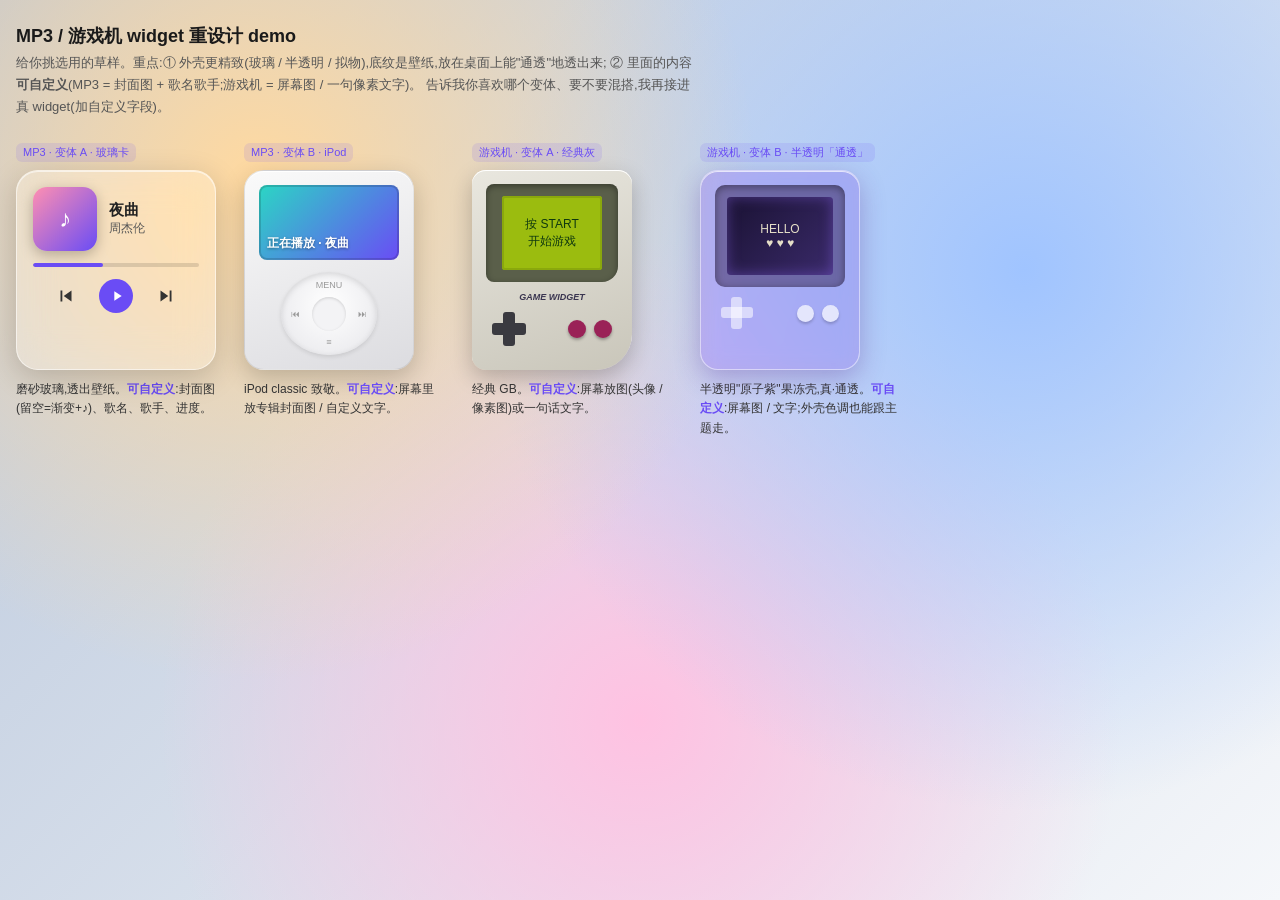
==== docs/widget-redesign-demo.html @ b80ff780 "docs: 加 widget 重设计 + 推特视觉 demo(待你选型再落地) 回应反馈,出 HTML 视觉草样给用户挑: - docs/widget-redesign-demo.html:MP3(玻" ====
<!doctype html>
<html lang="zh-CN">
<head>
<meta charset="utf-8">
<meta name="viewport" content="width=device-width, initial-scale=1">
<title>MP3 / 游戏机 widget 重设计 demo</title>
<style>
  :root { --accent:#6a4cf5; }
  * { box-sizing: border-box; -webkit-tap-highlight-color: transparent; }
  body {
    margin:0; font-family:-apple-system,"PingFang SC","Microsoft YaHei",sans-serif;
    color:#1a1a1a;
    /* 用带图案的壁纸背景,这样半透明/玻璃外壳能透出底纹 —— 看"通透"效果 */
    background:
      radial-gradient(circle at 20% 20%, #ffd9a0 0, transparent 40%),
      radial-gradient(circle at 80% 30%, #a0c4ff 0, transparent 45%),
      radial-gradient(circle at 50% 80%, #ffc2e2 0, transparent 50%),
      linear-gradient(135deg, #b8c6db, #f5f7fa);
    min-height:100vh; padding:24px 16px 60px;
  }
  h1 { font-size:18px; margin:0 0 4px; }
  .sub { color:#555; font-size:13px; margin:0 0 24px; max-width:680px; line-height:1.7; }
  .grid { display:flex; flex-wrap:wrap; gap:28px; align-items:flex-start; }
  .item { width:200px; }
  .item > .cap { font-size:12px; color:#333; margin-top:10px; line-height:1.6; }
  .item > .cap b { color:var(--accent); }
  .tag { display:inline-block; font-size:11px; background:rgba(106,76,245,.12); color:var(--accent); padding:2px 7px; border-radius:6px; margin-bottom:8px; }

  /* ───────── MP3 变体 A:玻璃「正在播放」卡 ───────── */
  .mp3-glass {
    width:200px; height:200px; border-radius:22px; padding:16px;
    background:rgba(255,255,255,.28);
    backdrop-filter:blur(18px) saturate(1.4); -webkit-backdrop-filter:blur(18px) saturate(1.4);
    border:1px solid rgba(255,255,255,.55);
    box-shadow:0 8px 30px rgba(0,0,0,.18), inset 0 1px 0 rgba(255,255,255,.6);
    display:flex; flex-direction:column; gap:12px; color:#222;
  }
  .mp3-glass .top { display:flex; gap:12px; align-items:center; }
  .mp3-glass .cover {
    width:64px; height:64px; border-radius:14px; flex:0 0 auto;
    background:linear-gradient(135deg,#ff8fb1,#6a4cf5);
    box-shadow:0 4px 14px rgba(0,0,0,.25);
    display:grid; place-items:center; color:#fff; font-size:24px;
    background-size:cover; background-position:center;
  }
  .mp3-glass .meta { min-width:0; }
  .mp3-glass .song { font-weight:700; font-size:15px; white-space:nowrap; overflow:hidden; text-overflow:ellipsis; }
  .mp3-glass .artist { font-size:12px; color:#555; white-space:nowrap; overflow:hidden; text-overflow:ellipsis; }
  .mp3-glass .bar { height:4px; border-radius:2px; background:rgba(0,0,0,.12); overflow:hidden; }
  .mp3-glass .bar > i { display:block; height:100%; width:42%; background:var(--accent); border-radius:2px; }
  .mp3-glass .ctrl { display:flex; justify-content:center; gap:22px; align-items:center; color:#333; }
  .mp3-glass .ctrl svg { width:22px; height:22px; fill:currentColor; }
  .mp3-glass .ctrl .play { width:34px; height:34px; border-radius:50%; background:var(--accent); display:grid; place-items:center; }
  .mp3-glass .ctrl .play svg { fill:#fff; width:16px; height:16px; margin-left:2px; }

  /* ───────── MP3 变体 B:iPod classic(自定义封面进屏幕)───────── */
  .ipod {
    width:170px; height:200px; border-radius:20px; padding:14px;
    background:linear-gradient(160deg,#fafafa,#dcdce0);
    border:1px solid rgba(0,0,0,.08);
    box-shadow:0 8px 24px rgba(0,0,0,.2), inset 0 1px 0 #fff;
    display:flex; flex-direction:column; align-items:center; gap:12px;
  }
  .ipod .screen {
    width:100%; height:84px; border-radius:8px; overflow:hidden;
    background:linear-gradient(135deg,#2bd6c4,#6a4cf5); position:relative;
    display:flex; align-items:flex-end; padding:8px; color:#fff;
    box-shadow:inset 0 0 0 2px rgba(0,0,0,.15);
    background-size:cover; background-position:center;
  }
  .ipod .screen .t { font-size:12px; font-weight:700; text-shadow:0 1px 3px rgba(0,0,0,.4); }
  .ipod .wheel {
    width:96px; height:96px; border-radius:50%;
    background:radial-gradient(circle at 50% 40%, #fff, #e6e6ea);
    box-shadow:inset 0 2px 6px rgba(0,0,0,.12), 0 2px 4px rgba(0,0,0,.1);
    display:grid; place-items:center; position:relative;
  }
  .ipod .wheel::after { content:""; width:34px; height:34px; border-radius:50%; background:#f3f3f5; box-shadow:inset 0 1px 3px rgba(0,0,0,.15); }
  .ipod .wheel span { position:absolute; font-size:9px; color:#999; }
  .ipod .wheel .mu{top:8px} .ipod .wheel .me{bottom:8px} .ipod .wheel .pr{left:10px} .ipod .wheel .nx{right:10px}

  /* ───────── 游戏机 变体 A:经典灰 GB(自定义屏幕)───────── */
  .gb {
    width:160px; height:200px; border-radius:14px 14px 36px 14px; padding:14px;
    background:linear-gradient(160deg,#e9e7df,#c9c6ba);
    box-shadow:0 8px 22px rgba(0,0,0,.22), inset 0 1px 0 #fff;
    display:flex; flex-direction:column; gap:10px;
  }
  .gb .screenwrap { background:#5a5f4a; border-radius:8px 8px 16px 8px; padding:12px 16px; box-shadow:inset 0 2px 6px rgba(0,0,0,.4); }
  .gb .screen {
    background:#9bbc0f; height:74px; border-radius:3px; overflow:hidden;
    display:grid; place-items:center; color:#0f380f; font-size:12px; text-align:center; padding:4px;
    box-shadow:inset 0 0 0 2px #8aa80c; background-size:cover; background-position:center;
    image-rendering:pixelated;
  }
  .gb .brand { font-size:9px; color:#3a3550; font-style:italic; font-weight:700; text-align:center; }
  .gb .pad { display:flex; justify-content:space-between; align-items:center; padding:0 6px; }
  .gb .dpad { width:34px; height:34px; position:relative; }
  .gb .dpad::before,.gb .dpad::after { content:""; position:absolute; background:#3a3a40; border-radius:3px; }
  .gb .dpad::before { width:12px; height:34px; left:11px; } .gb .dpad::after { width:34px; height:12px; top:11px; }
  .gb .ab { display:flex; gap:8px; }
  .gb .ab i { width:18px; height:18px; border-radius:50%; background:#9a2257; box-shadow:0 2px 3px rgba(0,0,0,.3); }

  /* ───────── 游戏机 变体 B:半透明 GBC「通透」───────── */
  .gbc {
    width:160px; height:200px; border-radius:18px; padding:14px;
    background:rgba(150,90,220,.30);
    backdrop-filter:blur(10px) saturate(1.5); -webkit-backdrop-filter:blur(10px) saturate(1.5);
    border:1px solid rgba(255,255,255,.5);
    box-shadow:0 8px 26px rgba(80,30,140,.3), inset 0 1px 0 rgba(255,255,255,.7);
    display:flex; flex-direction:column; gap:10px;
  }
  .gbc .screenwrap { background:rgba(40,20,70,.45); border-radius:10px; padding:12px; box-shadow:inset 0 2px 8px rgba(0,0,0,.4); }
  .gbc .screen {
    height:78px; border-radius:4px; overflow:hidden; display:grid; place-items:center;
    background:linear-gradient(135deg,#1a1233,#3a2a6a); color:#e6dfc8; font-size:12px; text-align:center; padding:6px;
    box-shadow:inset 0 0 14px rgba(150,110,255,.4); background-size:cover; background-position:center;
  }
  .gbc .pad { display:flex; justify-content:space-between; align-items:center; padding:0 6px; }
  .gbc .dpad { width:32px; height:32px; position:relative; }
  .gbc .dpad::before,.gbc .dpad::after { content:""; position:absolute; background:rgba(255,255,255,.55); border-radius:3px; }
  .gbc .dpad::before { width:11px; height:32px; left:10px; } .gbc .dpad::after { width:32px; height:11px; top:10px; }
  .gbc .ab { display:flex; gap:8px; }
  .gbc .ab i { width:17px; height:17px; border-radius:50%; background:rgba(255,255,255,.7); box-shadow:0 2px 3px rgba(0,0,0,.2); }
</style>
</head>
<body>
  <h1>MP3 / 游戏机 widget 重设计 demo</h1>
  <p class="sub">
    给你挑选用的草样。重点:① 外壳更精致(玻璃 / 半透明 / 拟物),底纹是壁纸,放在桌面上能"通透"地透出来;
    ② 里面的内容<b>可自定义</b>(MP3 = 封面图 + 歌名歌手;游戏机 = 屏幕图 / 一句像素文字)。
    告诉我你喜欢哪个变体、要不要混搭,我再接进真 widget(加自定义字段)。
  </p>

  <div class="grid">
    <!-- MP3 A -->
    <div class="item">
      <span class="tag">MP3 · 变体 A · 玻璃卡</span>
      <div class="mp3-glass">
        <div class="top">
          <div class="cover">♪</div>
          <div class="meta">
            <div class="song">夜曲</div>
            <div class="artist">周杰伦</div>
          </div>
        </div>
        <div class="bar"><i></i></div>
        <div class="ctrl">
          <svg viewBox="0 0 24 24"><path d="M6 6h2v12H6zm3.5 6l8.5 6V6z"/></svg>
          <span class="play"><svg viewBox="0 0 24 24"><path d="M8 5v14l11-7z"/></svg></span>
          <svg viewBox="0 0 24 24"><path d="M16 6h2v12h-2zM6 6l8.5 6L6 18z"/></svg>
        </div>
      </div>
      <div class="cap">磨砂玻璃,透出壁纸。<b>可自定义</b>:封面图(留空=渐变+♪)、歌名、歌手、进度。</div>
    </div>

    <!-- MP3 B -->
    <div class="item">
      <span class="tag">MP3 · 变体 B · iPod</span>
      <div class="ipod">
        <div class="screen"><span class="t">正在播放 · 夜曲</span></div>
        <div class="wheel">
          <span class="mu">MENU</span><span class="me">≡</span><span class="pr">⏮</span><span class="nx">⏭</span>
        </div>
      </div>
      <div class="cap">iPod classic 致敬。<b>可自定义</b>:屏幕里放专辑封面图 / 自定义文字。</div>
    </div>

    <!-- GB A -->
    <div class="item">
      <span class="tag">游戏机 · 变体 A · 经典灰</span>
      <div class="gb">
        <div class="screenwrap"><div class="screen">按 START<br>开始游戏</div></div>
        <div class="brand">GAME WIDGET</div>
        <div class="pad">
          <div class="dpad"></div>
          <div class="ab"><i></i><i></i></div>
        </div>
      </div>
      <div class="cap">经典 GB。<b>可自定义</b>:屏幕放图(头像 / 像素图)或一句话文字。</div>
    </div>

    <!-- GB B -->
    <div class="item">
      <span class="tag">游戏机 · 变体 B · 半透明「通透」</span>
      <div class="gbc">
        <div class="screenwrap"><div class="screen">HELLO<br>♥ ♥ ♥</div></div>
        <div class="pad">
          <div class="dpad"></div>
          <div class="ab"><i></i><i></i></div>
        </div>
      </div>
      <div class="cap">半透明"原子紫"果冻壳,真·通透。<b>可自定义</b>:屏幕图 / 文字;外壳色调也能跟主题走。</div>
    </div>
  </div>
</body>
</html>
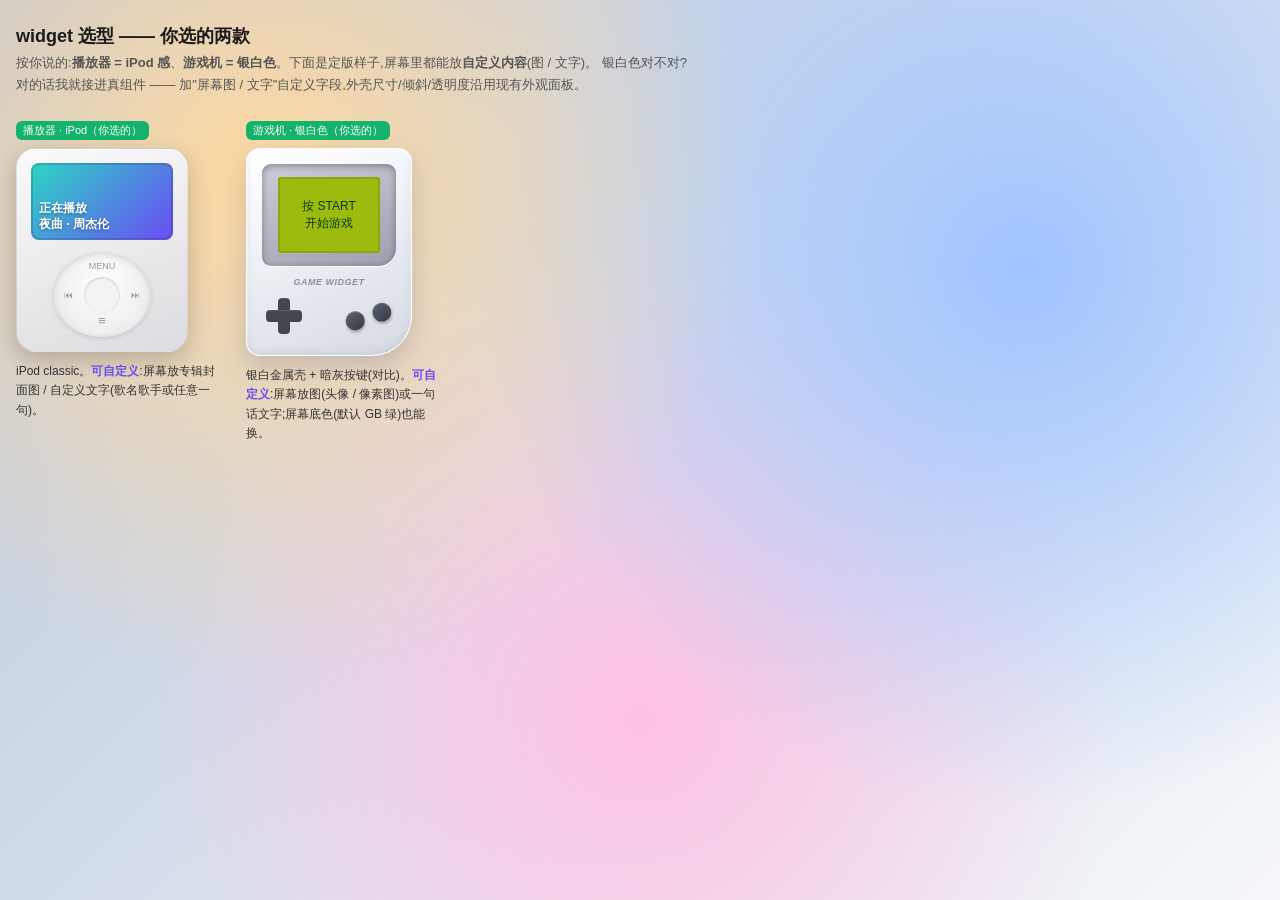
==== commit eebb2ee7: "docs: widget demo 收敛到选型 — iPod 播放器 + 银白游戏机 按反馈定版:播放器=iPod classic(屏幕可放封面图/文字),游戏机=银白金属壳 + 暗灰按键(屏幕可放图" ====
--- a/docs/widget-redesign-demo.html
+++ b/docs/widget-redesign-demo.html
@@ -3,14 +3,13 @@
 <head>
 <meta charset="utf-8">
 <meta name="viewport" content="width=device-width, initial-scale=1">
-<title>MP3 / 游戏机 widget 重设计 demo</title>
+<title>widget 选型 — iPod 播放器 + 银白游戏机</title>
 <style>
   :root { --accent:#6a4cf5; }
   * { box-sizing: border-box; -webkit-tap-highlight-color: transparent; }
   body {
     margin:0; font-family:-apple-system,"PingFang SC","Microsoft YaHei",sans-serif;
     color:#1a1a1a;
-    /* 用带图案的壁纸背景,这样半透明/玻璃外壳能透出底纹 —— 看"通透"效果 */
     background:
       radial-gradient(circle at 20% 20%, #ffd9a0 0, transparent 40%),
       radial-gradient(circle at 80% 30%, #a0c4ff 0, transparent 45%),
@@ -20,156 +19,90 @@
   }
   h1 { font-size:18px; margin:0 0 4px; }
   .sub { color:#555; font-size:13px; margin:0 0 24px; max-width:680px; line-height:1.7; }
-  .grid { display:flex; flex-wrap:wrap; gap:28px; align-items:flex-start; }
+  .grid { display:flex; flex-wrap:wrap; gap:30px; align-items:flex-start; }
   .item { width:200px; }
   .item > .cap { font-size:12px; color:#333; margin-top:10px; line-height:1.6; }
   .item > .cap b { color:var(--accent); }
   .tag { display:inline-block; font-size:11px; background:rgba(106,76,245,.12); color:var(--accent); padding:2px 7px; border-radius:6px; margin-bottom:8px; }
+  .pick { background:#13b36b; color:#fff; }
 
-  /* ───────── MP3 变体 A:玻璃「正在播放」卡 ───────── */
-  .mp3-glass {
-    width:200px; height:200px; border-radius:22px; padding:16px;
-    background:rgba(255,255,255,.28);
-    backdrop-filter:blur(18px) saturate(1.4); -webkit-backdrop-filter:blur(18px) saturate(1.4);
-    border:1px solid rgba(255,255,255,.55);
-    box-shadow:0 8px 30px rgba(0,0,0,.18), inset 0 1px 0 rgba(255,255,255,.6);
-    display:flex; flex-direction:column; gap:12px; color:#222;
-  }
-  .mp3-glass .top { display:flex; gap:12px; align-items:center; }
-  .mp3-glass .cover {
-    width:64px; height:64px; border-radius:14px; flex:0 0 auto;
-    background:linear-gradient(135deg,#ff8fb1,#6a4cf5);
-    box-shadow:0 4px 14px rgba(0,0,0,.25);
-    display:grid; place-items:center; color:#fff; font-size:24px;
-    background-size:cover; background-position:center;
-  }
-  .mp3-glass .meta { min-width:0; }
-  .mp3-glass .song { font-weight:700; font-size:15px; white-space:nowrap; overflow:hidden; text-overflow:ellipsis; }
-  .mp3-glass .artist { font-size:12px; color:#555; white-space:nowrap; overflow:hidden; text-overflow:ellipsis; }
-  .mp3-glass .bar { height:4px; border-radius:2px; background:rgba(0,0,0,.12); overflow:hidden; }
-  .mp3-glass .bar > i { display:block; height:100%; width:42%; background:var(--accent); border-radius:2px; }
-  .mp3-glass .ctrl { display:flex; justify-content:center; gap:22px; align-items:center; color:#333; }
-  .mp3-glass .ctrl svg { width:22px; height:22px; fill:currentColor; }
-  .mp3-glass .ctrl .play { width:34px; height:34px; border-radius:50%; background:var(--accent); display:grid; place-items:center; }
-  .mp3-glass .ctrl .play svg { fill:#fff; width:16px; height:16px; margin-left:2px; }
-
-  /* ───────── MP3 变体 B:iPod classic(自定义封面进屏幕)───────── */
+  /* ───────── MP3:iPod classic（自定义封面进屏幕）───────── */
   .ipod {
-    width:170px; height:200px; border-radius:20px; padding:14px;
+    width:172px; height:204px; border-radius:20px; padding:14px;
     background:linear-gradient(160deg,#fafafa,#dcdce0);
     border:1px solid rgba(0,0,0,.08);
     box-shadow:0 8px 24px rgba(0,0,0,.2), inset 0 1px 0 #fff;
     display:flex; flex-direction:column; align-items:center; gap:12px;
   }
   .ipod .screen {
-    width:100%; height:84px; border-radius:8px; overflow:hidden;
+    width:100%; height:86px; border-radius:8px; overflow:hidden;
     background:linear-gradient(135deg,#2bd6c4,#6a4cf5); position:relative;
     display:flex; align-items:flex-end; padding:8px; color:#fff;
     box-shadow:inset 0 0 0 2px rgba(0,0,0,.15);
     background-size:cover; background-position:center;
   }
-  .ipod .screen .t { font-size:12px; font-weight:700; text-shadow:0 1px 3px rgba(0,0,0,.4); }
+  .ipod .screen .t { font-size:12px; font-weight:700; text-shadow:0 1px 3px rgba(0,0,0,.4); line-height:1.35; }
   .ipod .wheel {
-    width:96px; height:96px; border-radius:50%;
+    width:98px; height:98px; border-radius:50%;
     background:radial-gradient(circle at 50% 40%, #fff, #e6e6ea);
     box-shadow:inset 0 2px 6px rgba(0,0,0,.12), 0 2px 4px rgba(0,0,0,.1);
     display:grid; place-items:center; position:relative;
   }
-  .ipod .wheel::after { content:""; width:34px; height:34px; border-radius:50%; background:#f3f3f5; box-shadow:inset 0 1px 3px rgba(0,0,0,.15); }
+  .ipod .wheel::after { content:""; width:36px; height:36px; border-radius:50%; background:#f3f3f5; box-shadow:inset 0 1px 3px rgba(0,0,0,.15); }
   .ipod .wheel span { position:absolute; font-size:9px; color:#999; }
-  .ipod .wheel .mu{top:8px} .ipod .wheel .me{bottom:8px} .ipod .wheel .pr{left:10px} .ipod .wheel .nx{right:10px}
+  .ipod .wheel .mu{top:9px} .ipod .wheel .me{bottom:9px;font-size:13px} .ipod .wheel .pr{left:11px} .ipod .wheel .nx{right:11px}
 
-  /* ───────── 游戏机 变体 A:经典灰 GB(自定义屏幕)───────── */
-  .gb {
-    width:160px; height:200px; border-radius:14px 14px 36px 14px; padding:14px;
-    background:linear-gradient(160deg,#e9e7df,#c9c6ba);
-    box-shadow:0 8px 22px rgba(0,0,0,.22), inset 0 1px 0 #fff;
-    display:flex; flex-direction:column; gap:10px;
+  /* ───────── 游戏机:银白色（自定义屏幕）───────── */
+  .gbw {
+    width:166px; height:208px; border-radius:14px 14px 40px 14px; padding:15px;
+    /* 银白金属质感:冷白 → 浅银,顶部一道高光 */
+    background:linear-gradient(157deg,#ffffff 0%, #f2f4f8 35%, #d4d9e2 100%);
+    border:1px solid rgba(255,255,255,.9);
+    box-shadow:0 10px 26px rgba(120,130,150,.35), inset 0 2px 2px #fff, inset 0 -2px 6px rgba(150,160,180,.25);
+    display:flex; flex-direction:column; gap:11px;
   }
-  .gb .screenwrap { background:#5a5f4a; border-radius:8px 8px 16px 8px; padding:12px 16px; box-shadow:inset 0 2px 6px rgba(0,0,0,.4); }
-  .gb .screen {
-    background:#9bbc0f; height:74px; border-radius:3px; overflow:hidden;
-    display:grid; place-items:center; color:#0f380f; font-size:12px; text-align:center; padding:4px;
-    box-shadow:inset 0 0 0 2px #8aa80c; background-size:cover; background-position:center;
-    image-rendering:pixelated;
+  .gbw .screenwrap {
+    background:linear-gradient(160deg,#caced8,#9aa0ad); border-radius:9px 9px 18px 9px; padding:13px 16px;
+    box-shadow:inset 0 2px 7px rgba(0,0,0,.35), 0 1px 0 #fff;
   }
-  .gb .brand { font-size:9px; color:#3a3550; font-style:italic; font-weight:700; text-align:center; }
-  .gb .pad { display:flex; justify-content:space-between; align-items:center; padding:0 6px; }
-  .gb .dpad { width:34px; height:34px; position:relative; }
-  .gb .dpad::before,.gb .dpad::after { content:""; position:absolute; background:#3a3a40; border-radius:3px; }
-  .gb .dpad::before { width:12px; height:34px; left:11px; } .gb .dpad::after { width:34px; height:12px; top:11px; }
-  .gb .ab { display:flex; gap:8px; }
-  .gb .ab i { width:18px; height:18px; border-radius:50%; background:#9a2257; box-shadow:0 2px 3px rgba(0,0,0,.3); }
-
-  /* ───────── 游戏机 变体 B:半透明 GBC「通透」───────── */
-  .gbc {
-    width:160px; height:200px; border-radius:18px; padding:14px;
-    background:rgba(150,90,220,.30);
-    backdrop-filter:blur(10px) saturate(1.5); -webkit-backdrop-filter:blur(10px) saturate(1.5);
-    border:1px solid rgba(255,255,255,.5);
-    box-shadow:0 8px 26px rgba(80,30,140,.3), inset 0 1px 0 rgba(255,255,255,.7);
-    display:flex; flex-direction:column; gap:10px;
+  .gbw .screen {
+    background:#9bbc0f; height:76px; border-radius:3px; overflow:hidden;
+    display:grid; place-items:center; color:#0f380f; font-size:12px; text-align:center; padding:4px; line-height:1.4;
+    box-shadow:inset 0 0 0 2px #8aa80c; background-size:cover; background-position:center; image-rendering:pixelated;
   }
-  .gbc .screenwrap { background:rgba(40,20,70,.45); border-radius:10px; padding:12px; box-shadow:inset 0 2px 8px rgba(0,0,0,.4); }
-  .gbc .screen {
-    height:78px; border-radius:4px; overflow:hidden; display:grid; place-items:center;
-    background:linear-gradient(135deg,#1a1233,#3a2a6a); color:#e6dfc8; font-size:12px; text-align:center; padding:6px;
-    box-shadow:inset 0 0 14px rgba(150,110,255,.4); background-size:cover; background-position:center;
-  }
-  .gbc .pad { display:flex; justify-content:space-between; align-items:center; padding:0 6px; }
-  .gbc .dpad { width:32px; height:32px; position:relative; }
-  .gbc .dpad::before,.gbc .dpad::after { content:""; position:absolute; background:rgba(255,255,255,.55); border-radius:3px; }
-  .gbc .dpad::before { width:11px; height:32px; left:10px; } .gbc .dpad::after { width:32px; height:11px; top:10px; }
-  .gbc .ab { display:flex; gap:8px; }
-  .gbc .ab i { width:17px; height:17px; border-radius:50%; background:rgba(255,255,255,.7); box-shadow:0 2px 3px rgba(0,0,0,.2); }
+  .gbw .brand { font-size:9px; color:#8a90a0; font-style:italic; font-weight:700; text-align:center; letter-spacing:.5px; }
+  .gbw .pad { display:flex; justify-content:space-between; align-items:center; padding:0 4px; }
+  .gbw .dpad { width:36px; height:36px; position:relative; }
+  .gbw .dpad::before,.gbw .dpad::after { content:""; position:absolute; background:#41464f; border-radius:4px; box-shadow:inset 0 1px 1px rgba(255,255,255,.15); }
+  .gbw .dpad::before { width:12px; height:36px; left:12px; } .gbw .dpad::after { width:36px; height:12px; top:12px; }
+  .gbw .ab { display:flex; gap:9px; transform:rotate(-18deg); }
+  .gbw .ab i { width:19px; height:19px; border-radius:50%; background:linear-gradient(160deg,#5a6070,#363a44); box-shadow:0 2px 3px rgba(0,0,0,.3), inset 0 1px 1px rgba(255,255,255,.2); }
 </style>
 </head>
 <body>
-  <h1>MP3 / 游戏机 widget 重设计 demo</h1>
+  <h1>widget 选型 —— 你选的两款</h1>
   <p class="sub">
-    给你挑选用的草样。重点:① 外壳更精致(玻璃 / 半透明 / 拟物),底纹是壁纸,放在桌面上能"通透"地透出来;
-    ② 里面的内容<b>可自定义</b>(MP3 = 封面图 + 歌名歌手;游戏机 = 屏幕图 / 一句像素文字)。
-    告诉我你喜欢哪个变体、要不要混搭,我再接进真 widget(加自定义字段)。
+    按你说的:<b>播放器 = iPod 感</b>、<b>游戏机 = 银白色</b>。下面是定版样子,屏幕里都能放<b>自定义内容</b>(图 / 文字)。
+    银白色对不对?对的话我就接进真组件 —— 加"屏幕图 / 文字"自定义字段,外壳尺寸/倾斜/透明度沿用现有外观面板。
   </p>
 
   <div class="grid">
-    <!-- MP3 A -->
+    <!-- iPod -->
     <div class="item">
-      <span class="tag">MP3 · 变体 A · 玻璃卡</span>
-      <div class="mp3-glass">
-        <div class="top">
-          <div class="cover">♪</div>
-          <div class="meta">
-            <div class="song">夜曲</div>
-            <div class="artist">周杰伦</div>
-          </div>
-        </div>
-        <div class="bar"><i></i></div>
-        <div class="ctrl">
-          <svg viewBox="0 0 24 24"><path d="M6 6h2v12H6zm3.5 6l8.5 6V6z"/></svg>
-          <span class="play"><svg viewBox="0 0 24 24"><path d="M8 5v14l11-7z"/></svg></span>
-          <svg viewBox="0 0 24 24"><path d="M16 6h2v12h-2zM6 6l8.5 6L6 18z"/></svg>
-        </div>
-      </div>
-      <div class="cap">磨砂玻璃,透出壁纸。<b>可自定义</b>:封面图(留空=渐变+♪)、歌名、歌手、进度。</div>
-    </div>
-
-    <!-- MP3 B -->
-    <div class="item">
-      <span class="tag">MP3 · 变体 B · iPod</span>
+      <span class="tag pick">播放器 · iPod（你选的）</span>
       <div class="ipod">
-        <div class="screen"><span class="t">正在播放 · 夜曲</span></div>
+        <div class="screen"><span class="t">正在播放<br>夜曲 · 周杰伦</span></div>
         <div class="wheel">
           <span class="mu">MENU</span><span class="me">≡</span><span class="pr">⏮</span><span class="nx">⏭</span>
         </div>
       </div>
-      <div class="cap">iPod classic 致敬。<b>可自定义</b>:屏幕里放专辑封面图 / 自定义文字。</div>
+      <div class="cap">iPod classic。<b>可自定义</b>:屏幕放专辑封面图 / 自定义文字(歌名歌手或任意一句)。</div>
     </div>
 
-    <!-- GB A -->
+    <!-- 银白游戏机 -->
     <div class="item">
-      <span class="tag">游戏机 · 变体 A · 经典灰</span>
-      <div class="gb">
+      <span class="tag pick">游戏机 · 银白色（你选的）</span>
+      <div class="gbw">
         <div class="screenwrap"><div class="screen">按 START<br>开始游戏</div></div>
         <div class="brand">GAME WIDGET</div>
         <div class="pad">
@@ -177,20 +110,7 @@
           <div class="ab"><i></i><i></i></div>
         </div>
       </div>
-      <div class="cap">经典 GB。<b>可自定义</b>:屏幕放图(头像 / 像素图)或一句话文字。</div>
-    </div>
-
-    <!-- GB B -->
-    <div class="item">
-      <span class="tag">游戏机 · 变体 B · 半透明「通透」</span>
-      <div class="gbc">
-        <div class="screenwrap"><div class="screen">HELLO<br>♥ ♥ ♥</div></div>
-        <div class="pad">
-          <div class="dpad"></div>
-          <div class="ab"><i></i><i></i></div>
-        </div>
-      </div>
-      <div class="cap">半透明"原子紫"果冻壳,真·通透。<b>可自定义</b>:屏幕图 / 文字;外壳色调也能跟主题走。</div>
+      <div class="cap">银白金属壳 + 暗灰按键(对比)。<b>可自定义</b>:屏幕放图(头像 / 像素图)或一句话文字;屏幕底色(默认 GB 绿)也能换。</div>
     </div>
   </div>
 </body>
